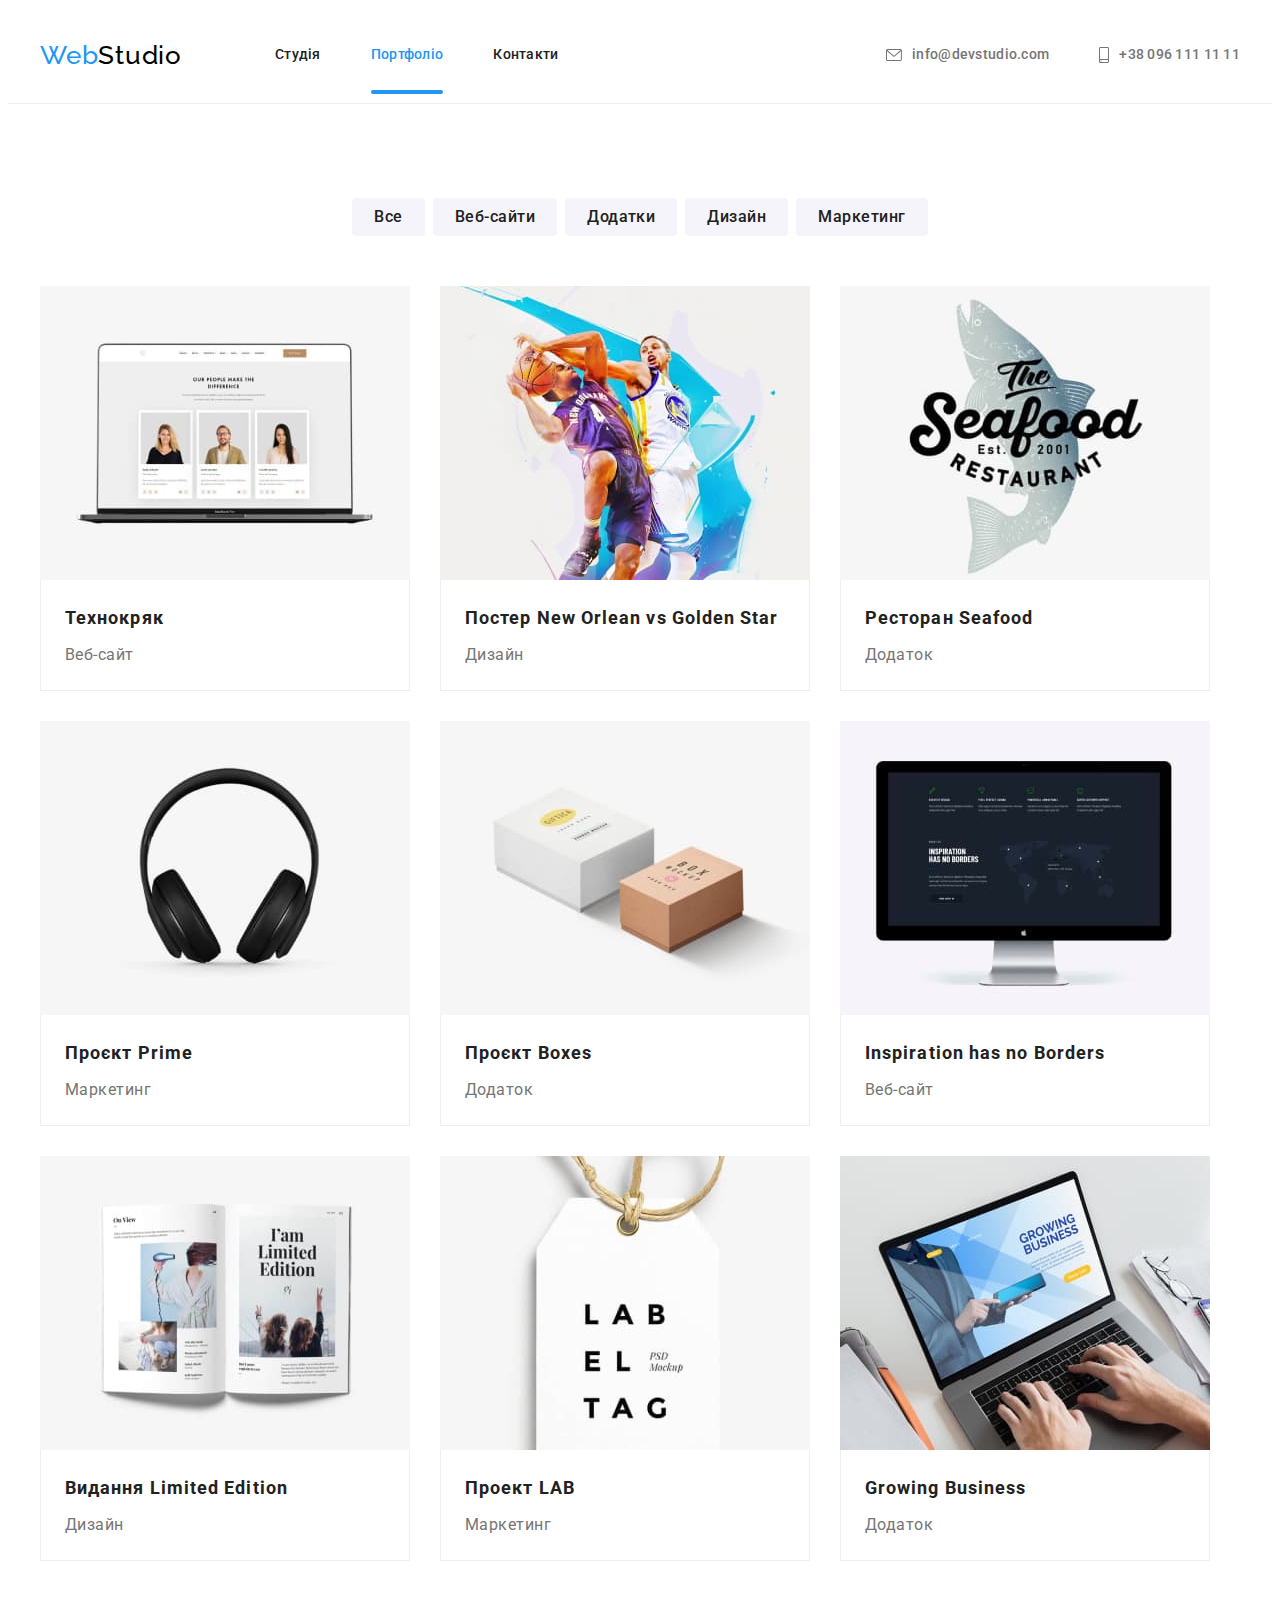
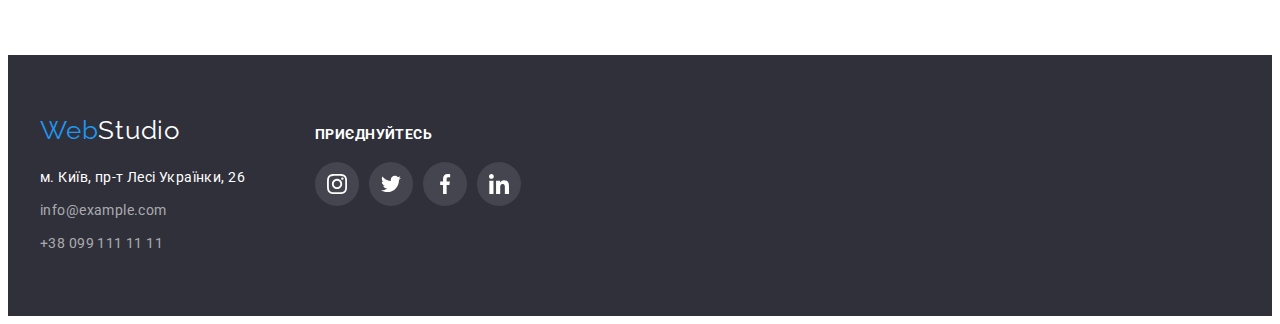
==== portfolio.html @ 1701eb70 "add files to hw6" ====
<!DOCTYPE html>
<html lang="uk">
  <head>
    <meta charset="UTF-8" />
    <meta http-equiv="X-UA-Compatible" content="IE=edge" />
    <meta name="viewport" content="width=device-width, initial-scale=1.0" />
    <title>Portfolio</title>
    <link rel="preconnect" href="https://fonts.googleapis.com" />
    <link rel="preconnect" href="https://fonts.gstatic.com" crossorigin />
    <link
      href="https://fonts.googleapis.com/css2?family=Raleway:wght@700&family=Roboto:wght@400;500;700;900&display=swap"
      rel="stylesheet"
    />
    <link
      rel="stylesheet"
      href="https://cdnjs.cloudflare.com/ajax/libs/modern-normalize/1.1.0/modern-normalize.min.css"
      integrity="sha512-wpPYUAdjBVSE4KJnH1VR1HeZfpl1ub8YT/NKx4PuQ5NmX2tKuGu6U/JRp5y+Y8XG2tV+wKQpNHVUX03MfMFn9Q=="
      crossorigin="anonymous"
      referrerpolicy="no-referrer"
    />
    <link rel="stylesheet" href="./css/styles.css" />
  </head>
  <body>
    <header class="header">
      <div class="container header-container">
        <nav class="header-nav">
          <a class="header-link link" href="">
            <span class="web">Web</span><span class="studio">Studio</span></a
          >
          <ul class="header-list list">
            <li class="header-item"><a class="header-link link" href="./index.html">Студія</a></li>
            <li class="header-item">
              <a class="header-link link current" href="">Портфоліо</a>
            </li>
            <li class="header-item"><a class="header-link link" href="">Контакти</a></li>
          </ul>
        </nav>
        <ul class="header-list-contact list">
          <li class="header-item">
            <a class="header-contact link" href="mailto:info@devstudio.com">
              <svg class="contact-icon" width="16" height="12">
                <use href="./img/icons.svg#icon-envelope"></use>
              </svg>
              info@devstudio.com</a
            >
          </li>
          <li class="header-item">
            <a class="header-contact link" href="tel:+380961111111">
              <svg class="contact-icon" width="10" height="16">
                <use href="./img/icons.svg#icon-smartphone"></use></svg
              >+38 096 111 11 11</a
            >
          </li>
        </ul>
      </div>
    </header>
    <main>
      <section class="project section">
        <div class="container">
          <ul class="project-btn-list">
            <li class="project-btn-item list">
              <button class="project-btn" type="button">Все</button>
            </li>
            <li class="project-btn-item list">
              <button class="project-btn" type="button">Веб-сайти</button>
            </li>
            <li class="project-btn-item list">
              <button class="project-btn" type="button">Додатки</button>
            </li>
            <li class="project-btn-item list">
              <button class="project-btn" type="button">Дизайн</button>
            </li>
            <li class="project-btn-item list">
              <button class="project-btn" type="button">Маркетинг</button>
            </li>
          </ul>
          <h1 class="visually-hidden">Проекти</h1>
          <ul class="project-list list">
            <li class="project-item">
              <a class="project-item-link link" href="">
                <div class="project-top-wrap">
                  <img src="./img/tehnokriak.jpg" width="370" height="294" alt="Технокряк" />
                  <p class="project-cover-text">
                    Ресурс пропонує комплексні пропозиції з різним рівнем функціоналу та сервісів.
                    Все це дозволить відвідувачу отримати вичерпні відомості про компанію чи
                    приватну особу.
                  </p>
                </div>
                <div class="project-content">
                  <h2 class="project-title">Технокряк</h2>
                  <p class="project-text">Веб-сайт</p>
                </div>
              </a>
            </li>
            <li class="project-item">
              <a class="project-item-link link" href="">
                <div class="project-top-wrap">
                  <img src="./img/poster.jpg" width="370" height="294" alt="Постер" />
                  <p class="project-cover-text">
                    Ресурс пропонує комплексні пропозиції з різним рівнем функціоналу та сервісів.
                    Все це дозволить відвідувачу отримати вичерпні відомості про компанію чи
                    приватну особу.
                  </p>
                </div>
                <div class="project-content">
                  <h2 class="project-title">Постер New Orlean vs Golden Star</h2>
                  <p class="project-text">Дизайн</p>
                </div>
              </a>
            </li>
            <li class="project-item">
              <a class="project-item-link link" href="">
                <div class="project-top-wrap">
                  <img src="./img/seafood.jpg" width="370" height="294" alt="Ресторан" />
                  <p class="project-cover-text">
                    Ресурс пропонує комплексні пропозиції з різним рівнем функціоналу та сервісів.
                    Все це дозволить відвідувачу отримати вичерпні відомості про компанію чи
                    приватну особу.
                  </p>
                </div>
                <div class="project-content">
                  <h2 class="project-title">Ресторан Seafood</h2>
                  <p class="project-text">Додаток</p>
                </div>
              </a>
            </li>
            <li class="project-item">
              <a class="project-item-link link" href="">
                <div class="project-top-wrap">
                  <img src="./img/prime.jpg" width="370" height="294" alt="Прайм" />
                  <p class="project-cover-text">
                    Ресурс пропонує комплексні пропозиції з різним рівнем функціоналу та сервісів.
                    Все це дозволить відвідувачу отримати вичерпні відомості про компанію чи
                    приватну особу.
                  </p>
                </div>
                <div class="project-content">
                  <h2 class="project-title">Проєкт Prime</h2>
                  <p class="project-text">Маркетинг</p>
                </div>
              </a>
            </li>
            <li class="project-item">
              <a class="project-item-link link" href="">
                <div class="project-top-wrap">
                  <img src="./img/boxes.jpg" width="370" height="294" alt="Проект бокс" />
                  <p class="project-cover-text">
                    Ресурс пропонує комплексні пропозиції з різним рівнем функціоналу та сервісів.
                    Все це дозволить відвідувачу отримати вичерпні відомості про компанію чи
                    приватну особу.
                  </p>
                </div>
                <div class="project-content">
                  <h2 class="project-title">Проєкт Boxes</h2>
                  <p class="project-text">Додаток</p>
                </div>
              </a>
            </li>
            <li class="project-item">
              <a class="project-item-link link" href="">
                <div class="project-top-wrap">
                  <img
                    src="./img/inspiration.jpg"
                    width="370"
                    height="294"
                    alt="Натхнення без меж"
                  />
                  <p class="project-cover-text">
                    Ресурс пропонує комплексні пропозиції з різним рівнем функціоналу та сервісів.
                    Все це дозволить відвідувачу отримати вичерпні відомості про компанію чи
                    приватну особу.
                  </p>
                </div>
                <div class="project-content">
                  <h2 class="project-title">Inspiration has no Borders</h2>
                  <p class="project-text">Веб-сайт</p>
                </div>
              </a>
            </li>
            <li class="project-item">
              <a class="project-item-link link" href="">
                <div class="project-top-wrap">
                  <img src="./img/edition.jpg" width="370" height="294" alt="Обмежене видання" />
                  <p class="project-cover-text">
                    Ресурс пропонує комплексні пропозиції з різним рівнем функціоналу та сервісів.
                    Все це дозволить відвідувачу отримати вичерпні відомості про компанію чи
                    приватну особу.
                  </p>
                </div>
                <div class="project-content">
                  <h2 class="project-title">Видання Limited Edition</h2>
                  <p class="project-text">Дизайн</p>
                </div>
              </a>
            </li>
            <li class="project-item">
              <a class="project-item-link link" href="">
                <div class="project-top-wrap">
                  <img src="./img/lab.jpg" width="370" height="294" alt="Лаб" />
                  <p class="project-cover-text">
                    Ресурс пропонує комплексні пропозиції з різним рівнем функціоналу та сервісів.
                    Все це дозволить відвідувачу отримати вичерпні відомості про компанію чи
                    приватну особу.
                  </p>
                </div>
                <div class="project-content">
                  <h2 class="project-title">Проект LAB</h2>
                  <p class="project-text">Маркетинг</p>
                </div>
              </a>
            </li>
            <li class="project-item">
              <a class="project-item-link link" href="">
                <div class="project-top-wrap">
                  <img src="./img/business.jpg" width="370" height="294" alt="Зростання бізнесу" />
                  <p class="project-cover-text">
                    Ресурс пропонує комплексні пропозиції з різним рівнем функціоналу та сервісів.
                    Все це дозволить відвідувачу отримати вичерпні відомості про компанію чи
                    приватну особу.
                  </p>
                </div>
                <div class="project-content">
                  <h2 class="project-title">Growing Business</h2>
                  <p class="project-text">Додаток</p>
                </div>
              </a>
            </li>
          </ul>
        </div>
      </section>
    </main>
    <footer class="footer">
      <div class="container foot-container">
        <div>
          <a class="link" href=""
            ><span class="footer-web">Web</span><span class="footer-studio">Studio</span>
          </a>
          <address class="footer-address">
            <ul class="footer-list list">
              <li>
                <a
                  class="footer-link-address link"
                  href="https://goo.gl/maps/Li4SvTCrHDGnHZMXA"
                  target="_blank"
                  rel="noopener noreferrer"
                  >м. Київ, пр-т Лесі Українки, 26</a
                >
              </li>
              <li class="footer-item">
                <a class="footer-link mail link" href="mailto:info@example.com">info@example.com</a>
              </li>
              <li class="footer-item">
                <a class="footer-link tel link" href="tel:+380991111111">+38 099 111 11 11</a>
              </li>
            </ul>
          </address>
        </div>
        <div class="footer-soc-block">
          <h3 class="footer-title">приєднуйтесь</h3>
          <ul class="footer-soc-list list">
            <li class="footer-soc-item">
              <a class="footer-soc-link" href="">
                <svg class="footer-soc-icon" width="20" height="20">
                  <use href="./img/icons.svg#icon-instagram"></use>
                </svg>
              </a>
            </li>
            <li class="footer-soc-item">
              <a class="footer-soc-link" href="">
                <svg class="footer-soc-icon" width="20" height="20">
                  <use href="./img/icons.svg#icon-twitter"></use>
                </svg>
              </a>
            </li>
            <li class="footer-soc-item">
              <a class="footer-soc-link" href="">
                <svg class="footer-soc-icon" width="20" height="20">
                  <use href="./img/icons.svg#icon-facebook"></use>
                </svg>
              </a>
            </li>
            <li class="footer-soc-item">
              <a class="footer-soc-link" href="">
                <svg class="footer-csococ-icon" width="20" height="20">
                  <use href="./img/icons.svg#icon-linkedin"></use>
                </svg>
              </a>
            </li>
          </ul>
        </div>
      </div>
    </footer>
  </body>
</html>
---- css/styles.css ----
:root {
  --accent-color: #2196f3;
  --title-color: #212121;
  --main-text-color: #757575;
  --btn-background-color: #2196f3;
  --background-color: #2f303a;
  --btn-accent-color: #ffffff;
  --main-font: 'Roboto', sans-serif;
  --transition-duration: 250ms;
  --timing-function: cubic-bezier(0.4, 0, 0.2, 1);
}

p,
h1,
h2,
h3,
h4,
h5,
h6 {
  margin: 0;
}
ul {
  margin: 0;
  padding-left: 0;
}

body {
  font-family: var(--main-font);
  color: var(--text-color);
  font-size: 14px;
}
img {
  display: block;
  max-width: 100%;
  height: auto;
}

.container {
  width: 1200px;
  padding-left: 15px;
  padding-right: 15px;
  margin-left: auto;
  margin-right: auto;
  /* outline: 2px solid red; */
}

.list {
  list-style: none;
}

.link {
  text-decoration: none;
}

.visually-hidden {
  position: absolute;
  white-space: nowrap;
  width: 1px;
  height: 1px;
  overflow: hidden;
  border: 0;
  padding: 0;
  clip: rect(0 0 0 0);
  clip-path: inset(50%);
  margin: -1px;
}
.section {
  padding-top: 94px;
  padding-bottom: 94px;
}

/* ----------------HEADER------------- */
.header {
  border-bottom: 1px solid #ececec;
}

.web {
  font-family: 'Raleway', sans-serif;
  font-size: 26px;
  letter-spacing: 0.03em;
  line-height: 1.19;
  color: var(--accent-color);
}

.studio {
  font-family: 'Raleway', sans-serif;
  font-size: 26px;
  letter-spacing: 0.03em;
  line-height: 1.19;
  color: #000000;
}
.header-container {
  display: flex;
  align-items: center;
}
.header-nav {
  display: flex;
  align-items: center;
}
.header-item:not(:last-child) {
  margin-right: 50px;
}

.header-list-contact {
  display: flex;
  margin-left: auto;
}

.header-contact:not(:last-child) {
  margin-right: 5px;
}

.header-list {
  display: flex;
  margin-left: 93px;
}

.header-link {
  display: block;
  position: relative;
  font-weight: 500;
  line-height: 1.14;
  letter-spacing: 0.02em;
  color: var(--title-color);
  transition-property: color;
  transition-duration: var(--transition-duration);
  transition-timing-function: var(--timing-function);
  padding: 32px 0;
}

.header-link.current {
  color: var(--accent-color);
}
.header-link:hover,
.header-link:focus {
  color: var(--accent-color);
}

.header-link::after {
  position: absolute;
  display: block;
  content: '';
  width: 100%;
  height: 4px;
  background-color: #2196f3;
  left: 0;
  bottom: 1px;
  border-radius: 2px;
  opacity: 0;
}

.header-link.current::after {
  opacity: 1;
}

.header-contact {
  display: flex;
  align-items: center;
  width: auto;
  font-weight: 500;
  line-height: 1.14;
  letter-spacing: 0.02em;
  color: var(--main-text-color);
  transition-property: color;
  transition-duration: var(--transition-duration);
  transition-timing-function: var(--timing-function);
}

.header-contact:hover,
.header-contact:focus {
  color: var(--accent-color);
  fill: var(--accent-color);
}

.contact-icon {
  margin-right: 10px;
  fill: currentColor;
}
/* ----------------HERO------------- */

.hero {
  background-color: var(--background-color);
  background-image: linear-gradient(rgba(47, 48, 58, 0.4), rgba(47, 48, 58, 0.4)),
    url(../img/bcg-img.jpg);
  background-size: cover;
  background-repeat: no-repeat;
  background-position: center;
  max-width: 1600px;
  padding: 200px 0;
  margin: 0 auto;
}

.hero-title {
  font-weight: 900;
  font-size: 44px;
  line-height: 1.36;
  letter-spacing: 0.06em;
  text-transform: uppercase;
  color: var(--btn-accent-color);

  max-width: 696px;
  text-align: center;
  margin: 0 auto;
  margin-bottom: 30px;
}

.hero-btn {
  font-family: 'Roboto', sans-serif;
  font-weight: 700;
  font-size: 16px;
  line-height: 1.88;
  letter-spacing: 0.06em;
  color: var(--btn-accent-color);
  cursor: pointer;
  background: var(--btn-background-color);
  margin: 0 auto;
  display: block;
  padding: 10px 32px;
  border: none;
  box-shadow: 0px 4px 4px rgba(0, 0, 0, 0.15);
  border-radius: 4px;
}

/* ----------------ADVENTAGE------------- */
.adventage-list {
  display: flex;
}

.adventage-item:not(:last-child) {
  margin-right: 30px;
}

.advantage-icon-block {
  width: 270px;
  height: 120px;
  display: flex;
  justify-content: center;
  align-items: center;
  background: #f5f4fa;
  border-radius: 4px;
  margin-bottom: 30px;
}

.adventage-title {
  font-size: 14px;
  letter-spacing: 0.03em;
  line-height: 1.14;
  font-weight: 700;
  text-transform: uppercase;
  color: var(--title-color);
  margin-bottom: 10px;
}

.adventage-text {
  line-height: 1.71;
  letter-spacing: 0.03em;
  color: var(--main-text-color);
  /* max-width: 270px; */
}

/* ----------------ACTIVITY------------- */

.activity-list {
  display: flex;
  column-gap: 30px;
}
.activity {
  padding-top: 0;
}

.activity-item {
  width: calc((100% - 60px) / 3);
}
.activity-item {
  display: block;
  max-width: 100%;
  height: auto;
  position: relative;
}

.activity-title {
  font-size: 36px;
  letter-spacing: 0.03em;
  line-height: 1.16;
  font-weight: 700;
  color: var(--title-color);
  margin-bottom: 50px;
  text-align: center;
}

.activity-after-title {
  font-weight: 700;
  font-size: 14px;
  line-height: 16px;
  letter-spacing: 0.03em;
  text-transform: uppercase;
  color: #ffffff;
}
.activity-position {
  display: flex;
  align-items: center;
  justify-content: center;
  position: absolute;
  width: 100%;
  height: 70px;
  left: 0px;
  bottom: 0;
  background: rgba(47, 48, 58, 0.8);
}

/* ----------------TEAM------------- */
.team-list {
  display: flex;
  column-gap: 30px;
}

.team-item {
  background: #ffffff;
  width: calc((100% - 90px) / 4);
  box-shadow: 0px 1px 1px rgba(0, 0, 0, 0.12), 0px 4px 4px rgba(0, 0, 0, 0.06),
    1px 4px 6px rgba(0, 0, 0, 0.16);
  border-radius: 0px 0px 4px 4px;
}

.team {
  background-color: #f5f4fa;
}
.team-title {
  font-size: 36px;
  letter-spacing: 0.03em;
  font-weight: 700;
  line-height: 1.16;
  color: var(--title-color);
  margin-bottom: 50px;
  text-align: center;
}

.team-content {
  padding-top: 30px;
  padding-bottom: 30px;
  text-align: center;
}

.team-after-title {
  font-weight: 500;
  font-size: 16px;
  letter-spacing: 0.03em;
  line-height: 1.18;
  color: var(--title-color);
  margin-bottom: 10px;
}

.team-text {
  font-size: 16px;
  letter-spacing: 0.03em;
  line-height: 1.18;
  color: var(--main-text-color);
  margin-bottom: 16px;
}

.team-soc-link {
  width: 44px;
  height: 44px;
  border-radius: 50%;
  display: flex;
  align-items: center;
  justify-content: center;
  fill: #afb1b8;
  transition-property: background-color;
  transition-duration: var(--transition-duration);
  transition-timing-function: var(--timing-function);
}

.team-soc {
  display: flex;
  justify-content: center;
  column-gap: 10px;
}

.team-soc-icon {
  transition-property: fill;
  transition-duration: var(--transition-duration);
  transition-timing-function: var(--timing-function);
}

.team-soc-link:hover,
.team-soc-link:focus {
  fill: var(--btn-accent-color);
  background-color: var(--accent-color);
}
/* ----------------CLIENTS------------- */

.clients-title {
  font-weight: 700;
  font-size: 36px;
  line-height: 42px;
  text-align: center;
  letter-spacing: 0.03em;
  color: var(--title-color);
  margin-bottom: 50px;
}

.clients-soc-link {
  width: 170px;
  height: 92px;
  border: 1px solid #afb1b8;
  display: flex;
  align-items: center;
  justify-content: center;
  fill: #afb1b8;
  border-radius: 4px;
  transition-property: border;
  transition-duration: var(--transition-duration);
  transition-timing-function: var(--timing-function);
}

.clients-list {
  display: flex;
  column-gap: 30px;
}
.clients-soc-link:hover,
.clients-soc-link:focus {
  fill: var(--btn-background-color);
  border-color: var(--accent-color);
}

.clients-soc-icom {
  transition-property: fill;
  transition-duration: var(--transition-duration);
  transition-timing-function: var(--timing-function);
}

/* ----------------FOOTER------------- */
.footer {
  background: var(--background-color);
  padding-top: 60px;
  padding-bottom: 60px;
}
.footer-address {
  margin-top: 20px;
}
.footer-web,
.footer-studio {
  font-family: 'Raleway', sans-serif;
  font-size: 26px;
  letter-spacing: 0.03em;
  line-height: 1.19;
  color: var(--accent-color);
}

.footer-studio {
  color: var(--btn-accent-color);
}
.footer-link-address {
  line-height: 1.71;
  letter-spacing: 0.03em;
  font-style: normal;
  color: var(--btn-accent-color);
}
.footer-item {
  margin-top: 9px;
}
.footer-link {
  line-height: 1.71;
  letter-spacing: 0.03em;
  font-style: normal;
  color: rgba(255, 255, 255, 0.6);
  transition-property: color;
  transition-duration: var(--transition-duration);
  transition-timing-function: var(--timing-function);
}

.footer-link:hover,
.footer-link:focus {
  color: var(--accent-color);
}

.footer-title {
  font-weight: 700;
  font-size: 14px;
  line-height: 16px;
  letter-spacing: 0.03em;
  text-transform: uppercase;
  color: #ffffff;
  margin-bottom: 20px;
}

.footer-soc-link {
  width: 44px;
  height: 44px;
  border-radius: 50%;
  display: flex;
  align-items: center;
  justify-content: center;
  fill: var(--btn-accent-color);
  background: rgba(255, 255, 255, 0.1);
  transition-property: background-color;
  transition-duration: var(--transition-duration);
  transition-timing-function: var(--timing-function);
}

.footer-soc-list {
  display: flex;
  column-gap: 10px;
}

.footer-soc-link:hover,
.footer-soc-link:focus {
  fill: var(--btn-accent-color);
  background-color: var(--accent-color);
}
.footer-soc-block {
  margin-left: 70px;
}
.foot-container {
  display: flex;
  align-items: baseline;
}

/* ----------------PORTFOLIO------------- */
.project-list {
  display: flex;
  flex-wrap: wrap;
}
.project-item {
  width: 370px;
  margin-right: 30px;
  margin-bottom: 30px;
}
.project-item:nth-child(3n) {
  margin-right: 0;
}

.project-item:nth-last-child(-n + 3) {
  margin-bottom: 0;
}

.project-cover-text {
  position: absolute;
  top: 0;
  left: 0;
  font-weight: 400;
  font-size: 18px;
  line-height: 1.56;
  letter-spacing: 0.03em;
  padding: 63px 24px;
  background: rgba(33, 150, 243, 0.9);
  color: #ffffff;
  transform: translateY(100%);
  transition-property: transform, color;
  transition-duration: var(--transition-duration);
  transition-timing-function: var(--timing-function);
  overflow: auto;
}

.project-item-link:hover .project-cover-text,
.project-item-link:focus .project-cover-text {
  transform: translateY(0%);
}

.project-top-wrap {
  position: relative;
  height: 100%;
  overflow: hidden;
}
.project-item-link {
  display: block;
  transition-property: box-shadow;
  transition-duration: var(--transition-duration);
  transition-timing-function: var(--timing-function);
}

.project-item-link:hover,
.project-item-link:focus {
  box-shadow: 0px 1px 1px rgba(0, 0, 0, 0.12), 0px 4px 4px rgba(0, 0, 0, 0.06),
    1px 4px 6px rgba(0, 0, 0, 0.16);
}
.project-content {
  padding: 20px 24px;
  border-right: 1px solid #eeeeee;
  border-bottom: 1px solid #eeeeee;
  border-left: 1px solid #eeeeee;
}
.project-btn-list {
  display: flex;
  column-gap: 8px;
  justify-content: center;
  margin-bottom: 50px;
}

.project-btn {
  font-family: 'Roboto', sans-serif;
  font-weight: 500;
  font-size: 16px;
  line-height: 1.62;
  letter-spacing: 0.03em;
  background-color: #f5f4fa;
  border-radius: 4px;
  cursor: pointer;
  color: var(--title-color);
  padding: 6px 22px;
  border: none;
  transition-property: background-color, box-shadow;
  transition-duration: var(--transition-duration);
  transition-timing-function: var(--timing-function);
}

.project-btn:hover,
.project-btn:focus {
  background-color: var(--btn-background-color);
  color: var(--btn-accent-color);
  box-shadow: 0px 3px 1px rgba(0, 0, 0, 0.1), 0px 1px 2px rgba(0, 0, 0, 0.08),
    0px 2px 2px rgba(0, 0, 0, 0.12);
}

.project-title {
  font-size: 18px;
  font-weight: 700;
  line-height: 2;
  letter-spacing: 0.06em;
  color: var(--title-color);
  margin-bottom: 4px;
}

.project-text {
  font-size: 16px;
  letter-spacing: 0.03em;
  color: var(--main-text-color);
  line-height: 1.88;
}

/* ----------------BACKDROP------------- */

.backdrop {
  position: fixed;
  top: 0;
  width: 100%;
  height: 100%;
  background: rgba(0, 0, 0, 0.2);
  transition-property: opacity, visibility;
  transition-duration: var(--transition-duration);
  transition-timing-function: var(--timing-function);
}

.modal {
  position: absolute;
  width: 528px;
  min-height: 581px;
  background: #ffffff;
  box-shadow: 0px 1px 3px rgba(0, 0, 0, 0.12), 0px 1px 1px rgba(0, 0, 0, 0.14),
    0px 2px 1px rgba(0, 0, 0, 0.2);
  border-radius: 4px;
  top: 50%;
  left: 50%;
  transform: translate(-50%, -50%);
}

.modal-btn {
  position: absolute;
  right: 8px;
  top: 8px;
  width: 30px;
  height: 30px;
  background: #ffffff;
  border: 1px solid rgba(0, 0, 0, 0.1);
  border-radius: 50%;
  cursor: pointer;
}

.modal-icon {
  position: absolute;
  top: 50%;
  left: 50%;
  transform: translate(-50%, -50%);
}

.is-hidden {
  opacity: 0;
  visibility: hidden;
  pointer-events: none;
}
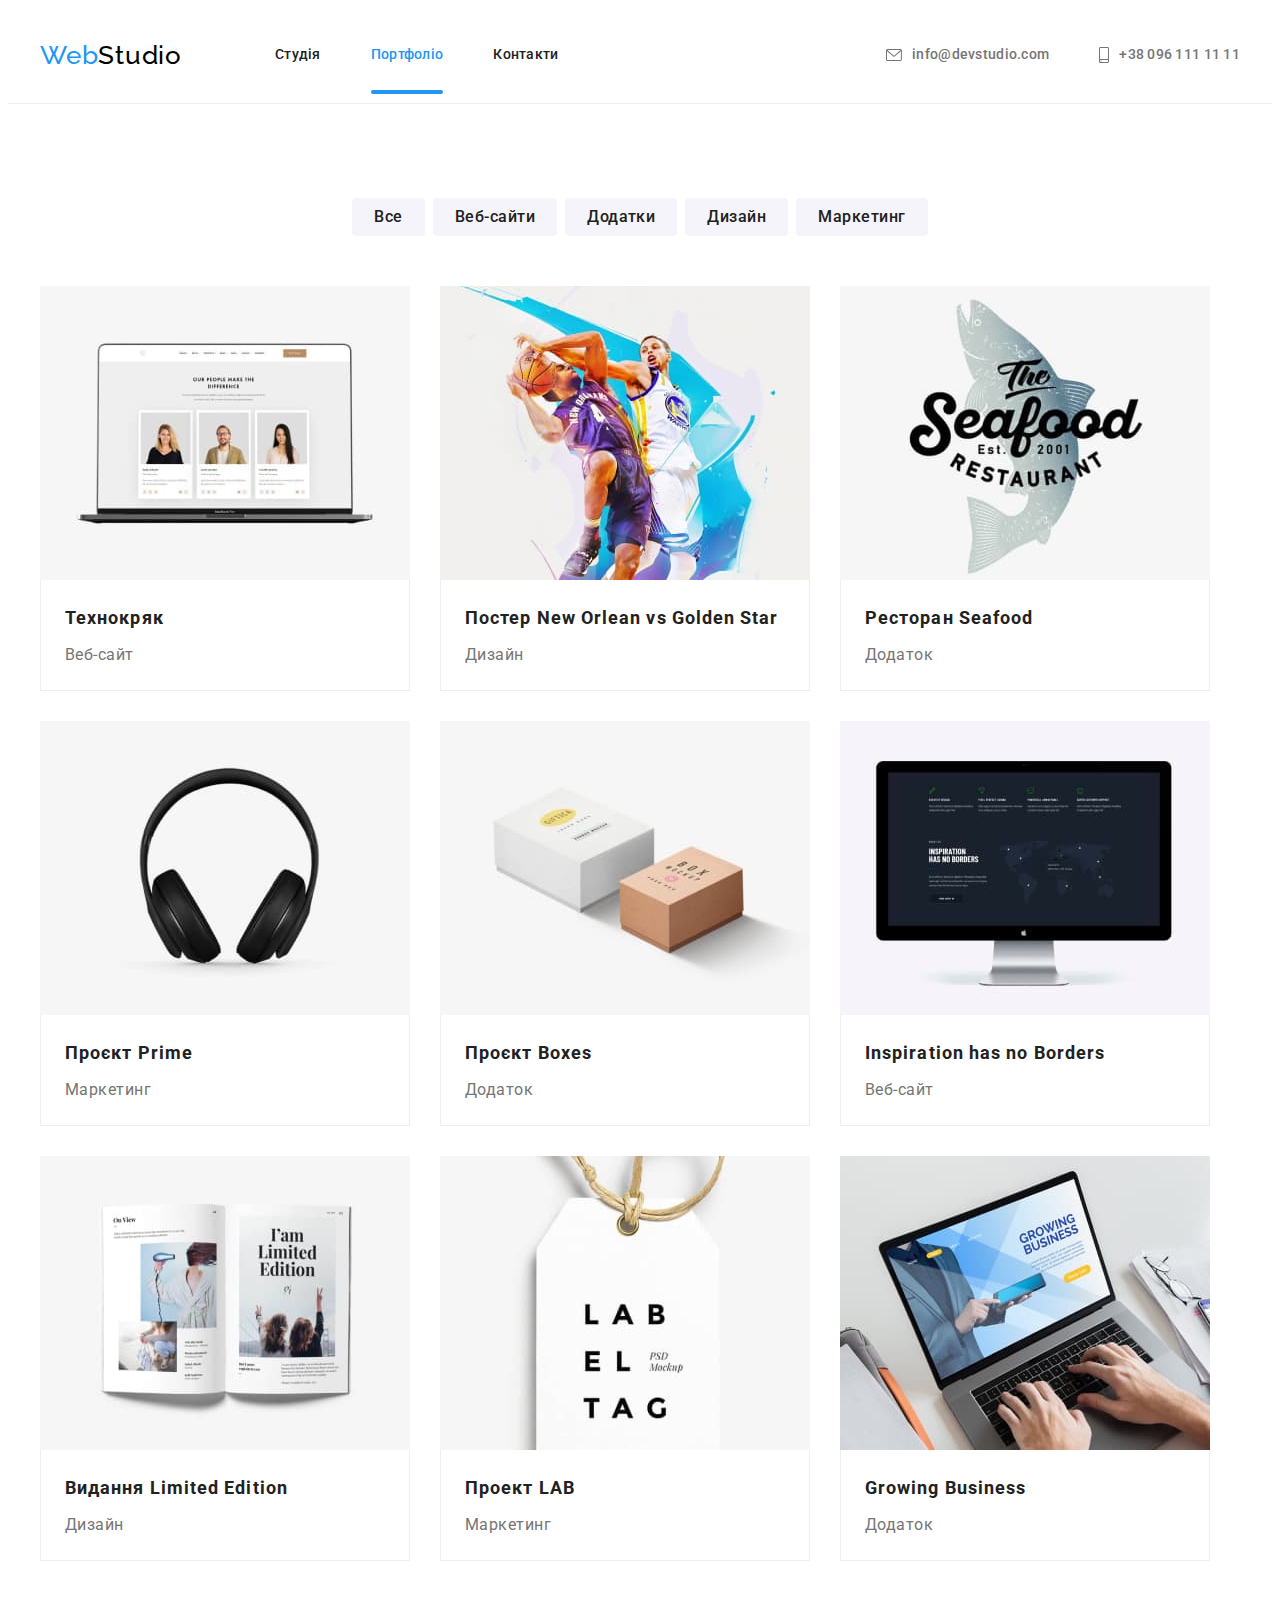
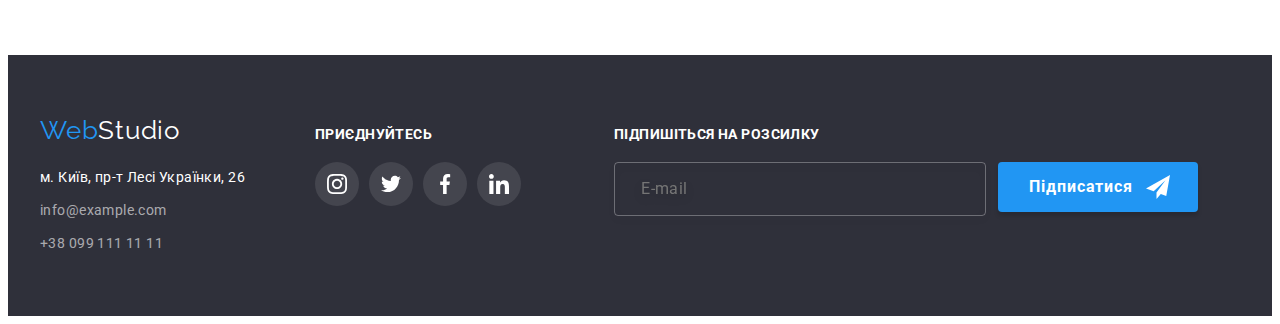
==== commit 9e465c5c: "add modal icons to HW6" ====
--- a/portfolio.html
+++ b/portfolio.html
@@ -288,6 +288,20 @@
             </li>
           </ul>
         </div>
+        <div class="follow-wrap">
+          <h3 class="footer-title">Підпишіться на розсилку</h3>
+          <div class="follow-items">
+            <form class="follow-form">
+              <input class="follow-input" type="email" name="follow-up" placeholder="E-mail" />
+            </form>
+            <button class="follow-btn" type="submit">
+              Підписатися
+              <svg class="follow-icon-send" width="24" height="24">
+                <use href="./img/icons.svg#icon-icon-send"></use>
+              </svg>
+            </button>
+          </div>
+        </div>
       </div>
     </footer>
   </body>
--- a/css/styles.css
+++ b/css/styles.css
@@ -517,6 +517,85 @@
   align-items: baseline;
 }
 
+.follow-wrap {
+  margin-left: 93px;
+}
+
+.follow-items {
+  display: flex;
+}
+
+.follow-input {
+  width: 358px;
+  height: 50px;
+  font-size: 14px;
+  border: 1px solid rgba(255, 255, 255, 0.3);
+  filter: drop-shadow(0px 4px 4px rgba(0, 0, 0, 0.15));
+  border-radius: 4px;
+  background: transparent;
+  padding-left: 10px;
+  color: var(--btn-accent-color);
+  margin-right: 12px;
+}
+
+.follow-input:focus {
+  border-color: var(--accent-color);
+  outline-color: var(--accent-color);
+}
+
+.follow-input:focus::placeholder {
+  color: var(--btn-accent-color);
+}
+
+.follow-input::placeholder {
+  width: 47px;
+  height: 20px;
+  font-family: 'Roboto';
+  font-style: normal;
+  font-weight: 400;
+  font-size: 16px;
+  line-height: 1.25;
+  display: flex;
+  align-items: center;
+  letter-spacing: 0.03em;
+  padding-left: 16px;
+  transition-property: border-color, color;
+  transition-duration: var(--transition-duration);
+  transition-timing-function: var(--timing-function);
+}
+
+.follow-btn {
+  position: relative;
+  font-family: 'Roboto';
+  font-style: normal;
+  font-weight: 700;
+  font-size: 16px;
+  line-height: 1.88;
+  letter-spacing: 0.06em;
+  color: #ffffff;
+  width: 200px;
+  height: 50px;
+  cursor: pointer;
+  background: #2196f3;
+  box-shadow: 0px 4px 4px rgba(0, 0, 0, 0.15);
+  border-radius: 4px;
+  border: none;
+  padding: 10px 62px 10px 28px;
+  transition-property: border-color, color;
+  transition-duration: var(--transition-duration);
+  transition-timing-function: var(--timing-function);
+}
+
+.follow-icon-send {
+  position: absolute;
+  width: 24px;
+  height: 24px;
+  fill: #ffffff;
+  top: 50%;
+  right: 28px;
+  transform: translateY(-50%);
+}
+
 /* ----------------PORTFOLIO------------- */
 .project-list {
   display: flex;
@@ -600,7 +679,7 @@
   color: var(--title-color);
   padding: 6px 22px;
   border: none;
-  transition-property: background-color, box-shadow;
+  transition-property: background-color, box-shadow, color;
   transition-duration: var(--transition-duration);
   transition-timing-function: var(--timing-function);
 }
@@ -653,6 +732,7 @@
   top: 50%;
   left: 50%;
   transform: translate(-50%, -50%);
+  padding: 40px;
 }
 
 .modal-btn {
@@ -674,8 +754,189 @@
   transform: translate(-50%, -50%);
 }
 
+.input-wrap {
+  position: relative;
+}
+
+.input-icon {
+  position: absolute;
+  left: 12px;
+  top: 50%;
+  transform: translateY(-50%);
+}
+
+.form-input:focus + .input-icon {
+  fill: var(--accent-color);
+  transition-property: fill;
+  transition-duration: var(--transition-duration);
+  transition-timing-function: var(--timing-function);
+}
+
 .is-hidden {
   opacity: 0;
   visibility: hidden;
   pointer-events: none;
 }
+
+.modal-title {
+  font-family: 'Roboto';
+  font-style: normal;
+  font-weight: 700;
+  font-size: 20px;
+  line-height: 23px;
+  text-align: center;
+  letter-spacing: 0.03em;
+  color: #212121;
+  margin-bottom: 12px;
+}
+
+.modal-field {
+  margin-bottom: 28px;
+}
+
+.form-input {
+  width: 100%;
+  height: 40px;
+  border: 1px solid rgba(33, 33, 33, 0.2);
+  border-radius: 4px;
+  padding-left: 42px;
+}
+
+.form-input:focus {
+  transition-property: outline-color;
+  transition-duration: var(--transition-duration);
+  transition-timing-function: var(--timing-function);
+  outline-color: var(--accent-color);
+}
+
+.input-title {
+  font-family: 'Roboto';
+  width: 58px;
+  height: 14px;
+  font-style: normal;
+  font-weight: 400;
+  font-size: 12px;
+  line-height: 1.16;
+  letter-spacing: 0.01em;
+  color: #757575;
+}
+.checkbox-input {
+  align-items: center;
+}
+
+.checkbox-input:checked + .check-text span {
+  background-color: var(--accent-color);
+  border-color: var(--accent-color);
+  transition-property: background-color;
+  transition-duration: var(--transition-duration);
+  transition-timing-function: var(--timing-function);
+  outline-color: var(--accent-color);
+}
+
+.checkbox-input:focus + .check-text span {
+  border-color: var(--accent-color);
+  transition-property: border-color;
+  transition-duration: var(--transition-duration);
+  transition-timing-function: var(--timing-function);
+  outline-color: var(--accent-color);
+}
+
+.check-text span {
+  display: flex;
+  align-items: center;
+  justify-content: center;
+  width: 16px;
+  height: 15px;
+  margin-right: 8px;
+  background: #ffffff;
+  border-radius: 4px;
+  border: 2px solid #212121;
+  transition-property: background-color, border-color;
+  transition-duration: var(--transition-duration);
+  transition-timing-function: var(--timing-function);
+  outline-color: var(--accent-color);
+}
+
+.icon-check {
+  fill: transparent;
+  outline-color: var(--accent-color);
+  transition-property: fill;
+  transition-duration: var(--transition-duration);
+  transition-timing-function: var(--timing-function);
+}
+
+.checkbox-input:checked + .check-text .icon-check {
+  fill: var(--btn-accent-color);
+  transition-property: fill;
+  transition-duration: var(--transition-duration);
+  transition-timing-function: var(--timing-function);
+  outline-color: var(--accent-color);
+}
+
+.check-text {
+  display: flex;
+  font-family: 'Roboto';
+  font-style: normal;
+  font-weight: 400;
+  font-size: 14px;
+  line-height: 1.71;
+  letter-spacing: 0.03em;
+  color: #757575;
+  background: #ffffff;
+  border-radius: 4px;
+  margin-top: 20px;
+  margin-bottom: 30px;
+}
+
+.check-agreemment {
+  font-family: 'Roboto';
+  font-style: normal;
+  font-weight: 400;
+  font-size: 14px;
+  line-height: 1.71;
+  letter-spacing: 0.03em;
+  text-decoration-line: underline;
+  color: #2196f3;
+}
+
+.btn-modal-send {
+  display: block;
+  font-family: 'Roboto';
+  font-style: normal;
+  font-weight: 700;
+  font-size: 16px;
+  line-height: 1.88px;
+  letter-spacing: 0.06em;
+  width: 200px;
+  height: 50px;
+  background: var(--btn-background-color);
+  box-shadow: 0px 4px 4px rgba(0, 0, 0, 0.15);
+  border-radius: 4px;
+  color: #ffffff;
+  border: none;
+  margin: 0 auto;
+  padding: 10px;
+  cursor: pointer;
+  transition-property: background-color, box-shadow;
+  transition-duration: var(--transition-duration);
+  transition-timing-function: var(--timing-function);
+}
+
+.modal-comment {
+  width: 100%;
+  height: 120px;
+  border: 1px solid rgba(33, 33, 33, 0.2);
+  border-radius: 4px;
+  resize: none;
+  padding: 12px 16px;
+}
+
+.modal-comment::placeholder {
+  font-family: 'Roboto';
+  font-style: normal;
+  font-weight: 400;
+  font-size: 12px;
+  line-height: 14px;
+  letter-spacing: 0.01em;
+  color: rgba(117, 117, 117, 0.5);
+}
